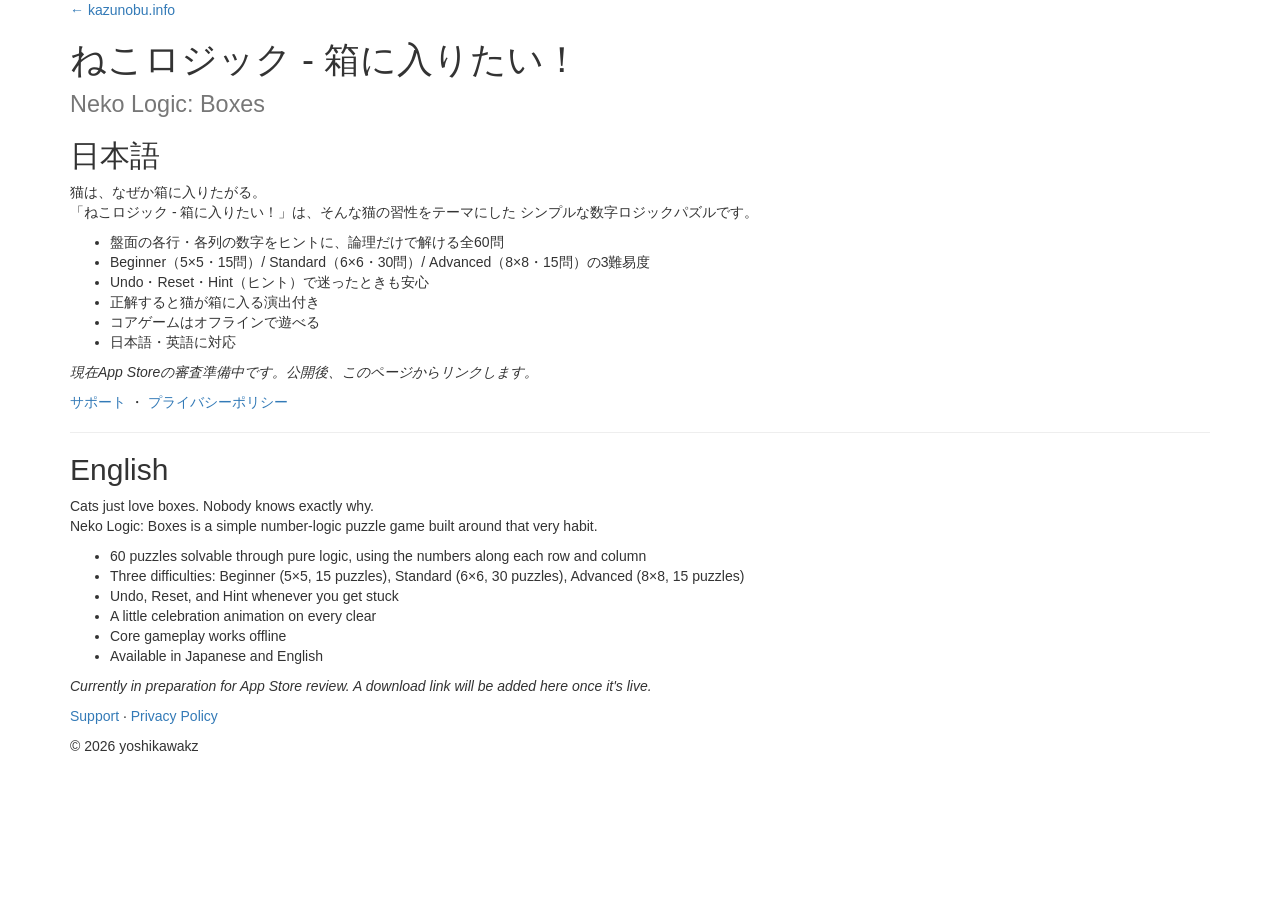
==== apps/neko-logic-boxes/index.html @ 920dc1b8 "Add marketing landing page for Neko Logic: Boxes App Store申請のマーケティングURL用に、apps/neko-logic-boxes/直下へ " ====
<!DOCTYPE html>
<html>
<head>
    <meta charset="UTF-8">
    <meta name="viewport" content="width=device-width, initial-scale=1">
    <link href="https://maxcdn.bootstrapcdn.com/bootstrap/3.3.7/css/bootstrap.min.css" rel="stylesheet"
          integrity="sha384-BVYiiSIFeK1dGmJRAkycuHAHRg32OmUcww7on3RYdg4Va+PmSTsz/K68vbdEjh4u" crossorigin="anonymous">
    <title>Neko Logic: Boxes</title>
    <meta name="description" content="猫とダンボールをテーマにしたシンプルな数字ロジックパズルゲーム「ねこロジック - 箱に入りたい！」。全60問、Beginner/Standard/Advancedの3難易度。">
</head>

<body>
<div class="container">
    <main>
        <p><a href="https://kazunobu.info/">&larr; kazunobu.info</a></p>

        <h1>ねこロジック - 箱に入りたい！<br><small>Neko Logic: Boxes</small></h1>

        <h2>日本語</h2>
        <p>猫は、なぜか箱に入りたがる。<br>
            「ねこロジック - 箱に入りたい！」は、そんな猫の習性をテーマにした
            シンプルな数字ロジックパズルです。</p>

        <ul>
            <li>盤面の各行・各列の数字をヒントに、論理だけで解ける全60問</li>
            <li>Beginner（5×5・15問）/ Standard（6×6・30問）/ Advanced（8×8・15問）の3難易度</li>
            <li>Undo・Reset・Hint（ヒント）で迷ったときも安心</li>
            <li>正解すると猫が箱に入る演出付き</li>
            <li>コアゲームはオフラインで遊べる</li>
            <li>日本語・英語に対応</li>
        </ul>

        <p><em>現在App Storeの審査準備中です。公開後、このページからリンクします。</em></p>

        <p>
            <a href="support/">サポート</a> ・
            <a href="privacy/">プライバシーポリシー</a>
        </p>

        <hr>

        <h2>English</h2>
        <p>Cats just love boxes. Nobody knows exactly why.<br>
            Neko Logic: Boxes is a simple number-logic puzzle game built
            around that very habit.</p>

        <ul>
            <li>60 puzzles solvable through pure logic, using the numbers along each row and column</li>
            <li>Three difficulties: Beginner (5×5, 15 puzzles), Standard (6×6, 30 puzzles), Advanced (8×8, 15 puzzles)</li>
            <li>Undo, Reset, and Hint whenever you get stuck</li>
            <li>A little celebration animation on every clear</li>
            <li>Core gameplay works offline</li>
            <li>Available in Japanese and English</li>
        </ul>

        <p><em>Currently in preparation for App Store review. A download link will be added here once it's live.</em></p>

        <p>
            <a href="support/">Support</a> &middot;
            <a href="privacy/">Privacy Policy</a>
        </p>
    </main>
</div>
</body>
<footer class="container"><p>&copy; 2026 yoshikawakz</p></footer>
</html>
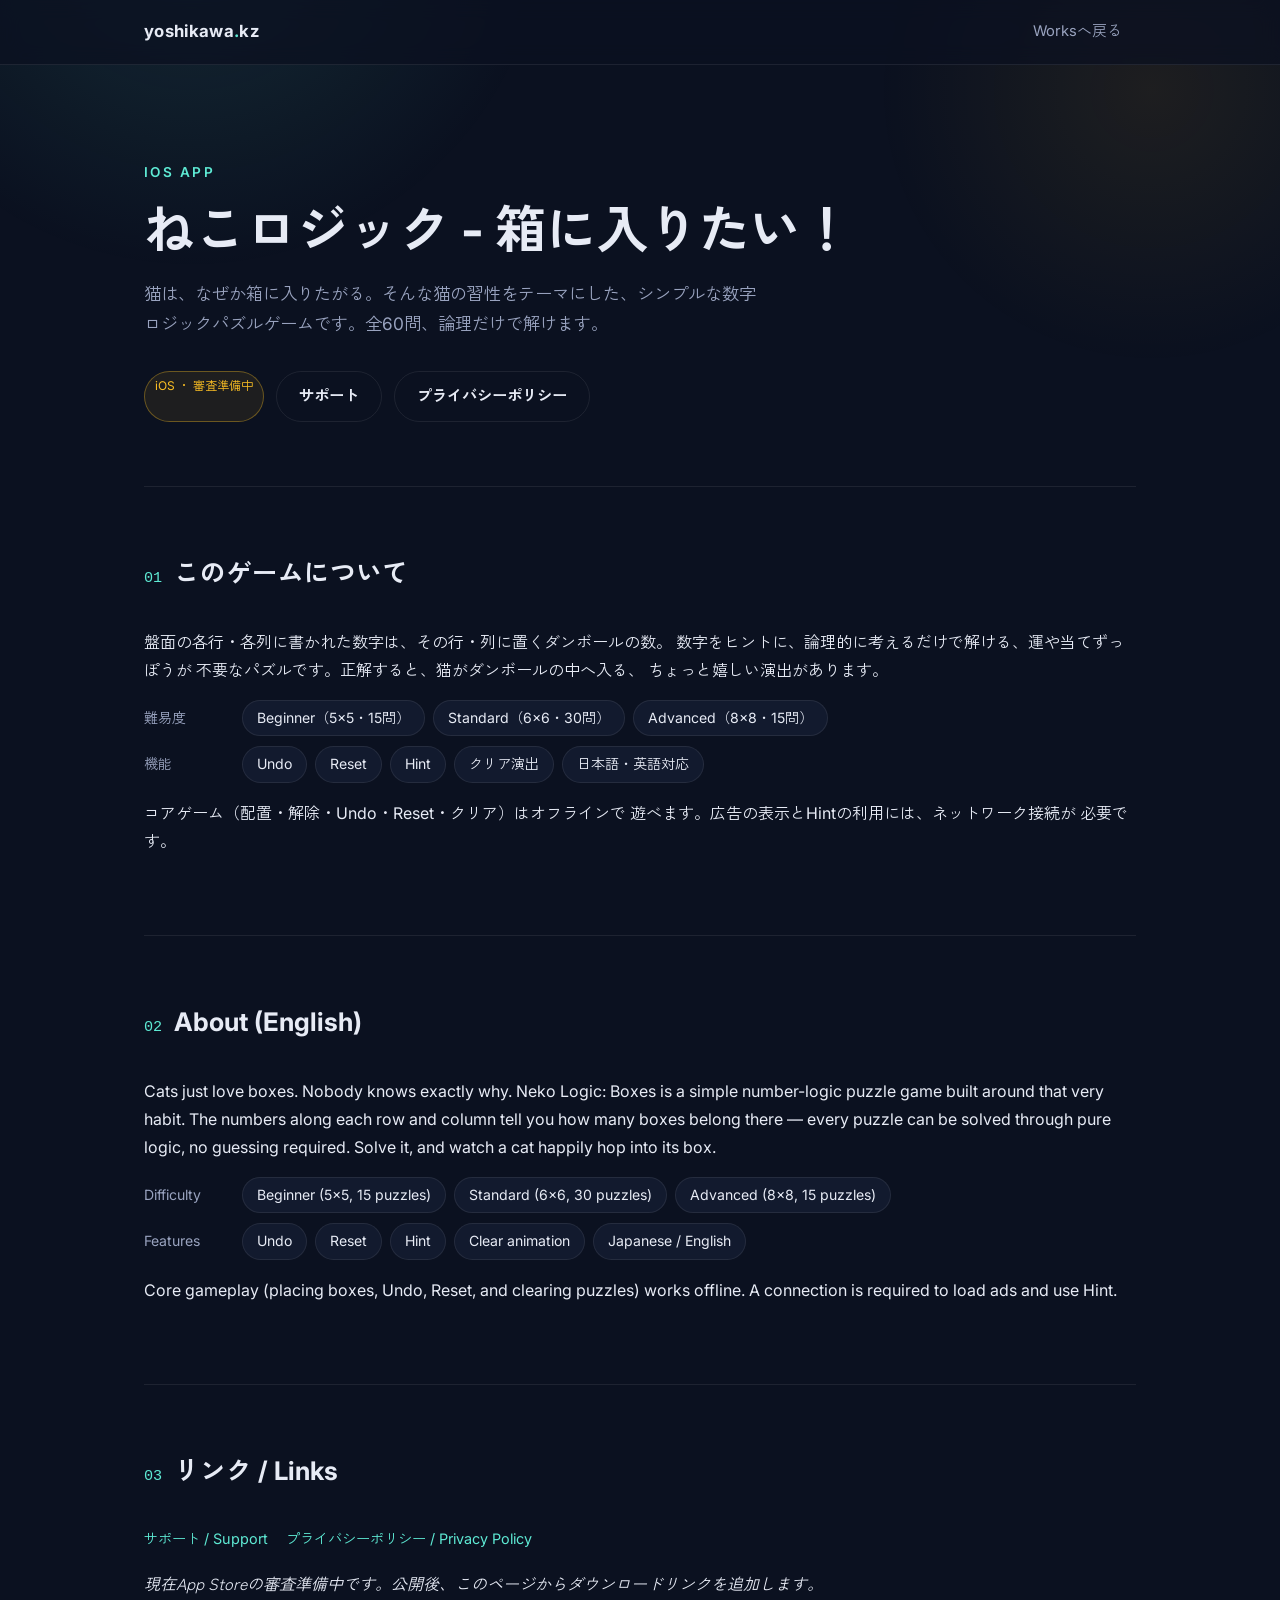
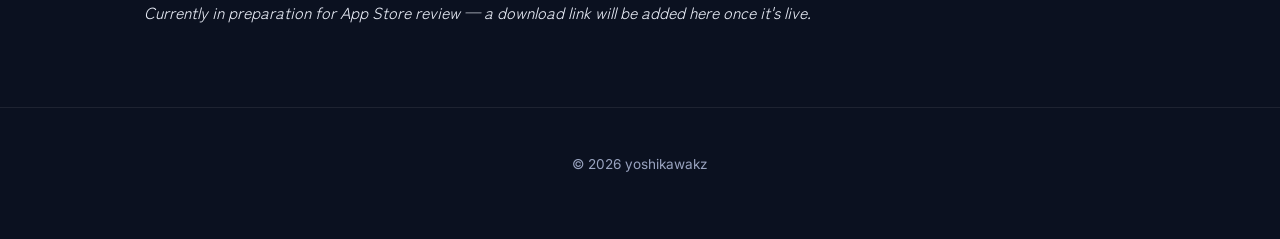
==== commit fb7e62e0: "Restyle Neko Logic: Boxes pages to match the redesigned site Bootstrap 3.3.7ベースの旧スタイルから、サイト本体で採用した新デ" ====
--- a/apps/neko-logic-boxes/index.html
+++ b/apps/neko-logic-boxes/index.html
@@ -1,66 +1,126 @@
 <!DOCTYPE html>
-<html>
+<html lang="ja">
 <head>
     <meta charset="UTF-8">
     <meta name="viewport" content="width=device-width, initial-scale=1">
-    <link href="https://maxcdn.bootstrapcdn.com/bootstrap/3.3.7/css/bootstrap.min.css" rel="stylesheet"
-          integrity="sha384-BVYiiSIFeK1dGmJRAkycuHAHRg32OmUcww7on3RYdg4Va+PmSTsz/K68vbdEjh4u" crossorigin="anonymous">
-    <title>Neko Logic: Boxes</title>
+    <title>Neko Logic: Boxes | yoshikawa.kz</title>
     <meta name="description" content="猫とダンボールをテーマにしたシンプルな数字ロジックパズルゲーム「ねこロジック - 箱に入りたい！」。全60問、Beginner/Standard/Advancedの3難易度。">
+    <link rel="preconnect" href="https://fonts.googleapis.com">
+    <link rel="preconnect" href="https://fonts.gstatic.com" crossorigin>
+    <link href="https://fonts.googleapis.com/css2?family=Inter:wght@400;500;600;700&family=Zen+Kaku+Gothic+New:wght@400;500;700&display=swap" rel="stylesheet">
+    <link href="../../assets/css/style.css" rel="stylesheet">
 </head>
+<body>
 
-<body>
-<div class="container">
-    <main>
-        <p><a href="https://kazunobu.info/">&larr; kazunobu.info</a></p>
+<header class="site-header">
+    <div class="wrap">
+        <a href="/" class="logo">yoshikawa<span class="dot">.</span>kz</a>
+        <ul class="site-nav">
+            <li><a href="/#works">Worksへ戻る</a></li>
+        </ul>
+    </div>
+</header>
 
-        <h1>ねこロジック - 箱に入りたい！<br><small>Neko Logic: Boxes</small></h1>
+<div class="hero">
+    <p class="eyebrow">iOS App</p>
+    <h1>ねこロジック - 箱に入りたい！</h1>
+    <p class="lead">猫は、なぜか箱に入りたがる。そんな猫の習性をテーマにした、シンプルな数字ロジックパズルゲームです。全60問、論理だけで解けます。</p>
+    <div class="hero-actions">
+        <span class="badge">iOS ・ 審査準備中</span>
+        <a href="support/" class="btn btn-ghost">サポート</a>
+        <a href="privacy/" class="btn btn-ghost">プライバシーポリシー</a>
+    </div>
+</div>
 
-        <h2>日本語</h2>
-        <p>猫は、なぜか箱に入りたがる。<br>
-            「ねこロジック - 箱に入りたい！」は、そんな猫の習性をテーマにした
-            シンプルな数字ロジックパズルです。</p>
+<main>
+    <section id="about">
+        <div class="section-head">
+            <span class="section-num">01</span>
+            <h2>このゲームについて</h2>
+        </div>
+        <p>盤面の各行・各列に書かれた数字は、その行・列に置くダンボールの数。
+            数字をヒントに、論理的に考えるだけで解ける、運や当てずっぽうが
+            不要なパズルです。正解すると、猫がダンボールの中へ入る、
+            ちょっと嬉しい演出があります。</p>
 
-        <ul>
-            <li>盤面の各行・各列の数字をヒントに、論理だけで解ける全60問</li>
-            <li>Beginner（5×5・15問）/ Standard（6×6・30問）/ Advanced（8×8・15問）の3難易度</li>
-            <li>Undo・Reset・Hint（ヒント）で迷ったときも安心</li>
-            <li>正解すると猫が箱に入る演出付き</li>
-            <li>コアゲームはオフラインで遊べる</li>
-            <li>日本語・英語に対応</li>
-        </ul>
+        <div class="tag-group">
+            <span class="tag-label">難易度</span>
+            <ul class="tags">
+                <li>Beginner（5×5・15問）</li>
+                <li>Standard（6×6・30問）</li>
+                <li>Advanced（8×8・15問）</li>
+            </ul>
+        </div>
+        <div class="tag-group">
+            <span class="tag-label">機能</span>
+            <ul class="tags">
+                <li>Undo</li>
+                <li>Reset</li>
+                <li>Hint</li>
+                <li>クリア演出</li>
+                <li>日本語・英語対応</li>
+            </ul>
+        </div>
 
-        <p><em>現在App Storeの審査準備中です。公開後、このページからリンクします。</em></p>
+        <p>コアゲーム（配置・解除・Undo・Reset・クリア）はオフラインで
+            遊べます。広告の表示とHintの利用には、ネットワーク接続が
+            必要です。</p>
+    </section>
 
-        <p>
-            <a href="support/">サポート</a> ・
-            <a href="privacy/">プライバシーポリシー</a>
-        </p>
+    <section id="about-en">
+        <div class="section-head">
+            <span class="section-num">02</span>
+            <h2>About (English)</h2>
+        </div>
+        <p>Cats just love boxes. Nobody knows exactly why. Neko Logic: Boxes
+            is a simple number-logic puzzle game built around that very
+            habit. The numbers along each row and column tell you how many
+            boxes belong there — every puzzle can be solved through pure
+            logic, no guessing required. Solve it, and watch a cat happily
+            hop into its box.</p>
 
-        <hr>
+        <div class="tag-group">
+            <span class="tag-label">Difficulty</span>
+            <ul class="tags">
+                <li>Beginner (5&times;5, 15 puzzles)</li>
+                <li>Standard (6&times;6, 30 puzzles)</li>
+                <li>Advanced (8&times;8, 15 puzzles)</li>
+            </ul>
+        </div>
+        <div class="tag-group">
+            <span class="tag-label">Features</span>
+            <ul class="tags">
+                <li>Undo</li>
+                <li>Reset</li>
+                <li>Hint</li>
+                <li>Clear animation</li>
+                <li>Japanese / English</li>
+            </ul>
+        </div>
 
-        <h2>English</h2>
-        <p>Cats just love boxes. Nobody knows exactly why.<br>
-            Neko Logic: Boxes is a simple number-logic puzzle game built
-            around that very habit.</p>
+        <p>Core gameplay (placing boxes, Undo, Reset, and clearing puzzles)
+            works offline. A connection is required to load ads and use
+            Hint.</p>
+    </section>
 
-        <ul>
-            <li>60 puzzles solvable through pure logic, using the numbers along each row and column</li>
-            <li>Three difficulties: Beginner (5×5, 15 puzzles), Standard (6×6, 30 puzzles), Advanced (8×8, 15 puzzles)</li>
-            <li>Undo, Reset, and Hint whenever you get stuck</li>
-            <li>A little celebration animation on every clear</li>
-            <li>Core gameplay works offline</li>
-            <li>Available in Japanese and English</li>
-        </ul>
+    <section id="links">
+        <div class="section-head">
+            <span class="section-num">03</span>
+            <h2>リンク / Links</h2>
+        </div>
+        <div class="work-links">
+            <a href="support/">サポート / Support</a>
+            <a href="privacy/">プライバシーポリシー / Privacy Policy</a>
+        </div>
+        <p style="margin-top: 18px;"><em>現在App Storeの審査準備中です。公開後、このページからダウンロードリンクを追加します。<br>
+            Currently in preparation for App Store review — a download link will be added here once it's live.</em></p>
+    </section>
+</main>
 
-        <p><em>Currently in preparation for App Store review. A download link will be added here once it's live.</em></p>
+<footer class="site-footer">
+    <p>&copy; 2026 yoshikawakz</p>
+</footer>
 
-        <p>
-            <a href="support/">Support</a> &middot;
-            <a href="privacy/">Privacy Policy</a>
-        </p>
-    </main>
-</div>
+<script src="../../assets/js/main.js"></script>
 </body>
-<footer class="container"><p>&copy; 2026 yoshikawakz</p></footer>
 </html>
--- a/assets/css/style.css
+++ b/assets/css/style.css
@@ -0,0 +1,485 @@
+:root {
+    --bg: #0b1120;
+    --bg-elevated: #121a2e;
+    --bg-elevated-2: #182036;
+    --text: #e7ebf5;
+    --text-muted: #99a3bf;
+    --accent: #5eead4;
+    --accent-strong: #2dd4bf;
+    --accent-warm: #fbbf24;
+    --border: rgba(255, 255, 255, 0.08);
+    --shadow: 0 20px 40px -20px rgba(0, 0, 0, 0.55);
+    --radius: 16px;
+    --max-width: 880px;
+}
+
+* {
+    box-sizing: border-box;
+}
+
+html {
+    scroll-behavior: smooth;
+    scroll-padding-top: 76px;
+}
+
+body {
+    margin: 0;
+    background: var(--bg);
+    color: var(--text);
+    font-family: "Inter", "Zen Kaku Gothic New", "Hiragino Sans", "Noto Sans JP", sans-serif;
+    line-height: 1.75;
+    -webkit-font-smoothing: antialiased;
+}
+
+body::before {
+    content: "";
+    position: fixed;
+    inset: 0;
+    z-index: -1;
+    background:
+        radial-gradient(600px circle at 15% -10%, rgba(94, 234, 212, 0.12), transparent 60%),
+        radial-gradient(500px circle at 90% 10%, rgba(251, 191, 36, 0.08), transparent 55%);
+}
+
+a {
+    color: var(--accent);
+    text-decoration: none;
+}
+
+a:hover {
+    text-decoration: underline;
+}
+
+.wrap {
+    max-width: var(--max-width);
+    margin: 0 auto;
+    padding: 0 24px;
+}
+
+/* Header */
+.site-header {
+    position: sticky;
+    top: 0;
+    z-index: 20;
+    background: rgba(11, 17, 32, 0.75);
+    backdrop-filter: blur(10px);
+    border-bottom: 1px solid var(--border);
+}
+
+.site-header .wrap {
+    display: flex;
+    align-items: center;
+    justify-content: space-between;
+    height: 64px;
+    max-width: 1040px;
+}
+
+.logo {
+    font-weight: 700;
+    letter-spacing: 0.02em;
+    color: var(--text);
+    text-decoration: none;
+    font-size: 1.05rem;
+}
+
+.logo:hover {
+    text-decoration: none;
+    color: var(--accent);
+}
+
+.logo .dot {
+    color: var(--accent);
+}
+
+.site-nav {
+    display: flex;
+    gap: 4px;
+    list-style: none;
+    margin: 0;
+    padding: 0;
+}
+
+.site-nav a {
+    display: inline-block;
+    padding: 8px 14px;
+    border-radius: 999px;
+    color: var(--text-muted);
+    font-size: 0.92rem;
+    transition: color 0.15s ease, background 0.15s ease;
+}
+
+.site-nav a:hover {
+    color: var(--text);
+    background: var(--bg-elevated);
+    text-decoration: none;
+}
+
+.site-nav a.is-active {
+    color: var(--bg);
+    background: var(--accent);
+}
+
+.nav-toggle {
+    display: none;
+}
+
+/* Hero */
+.hero {
+    max-width: 1040px;
+    margin: 0 auto;
+    padding: 96px 24px 64px;
+}
+
+.eyebrow {
+    color: var(--accent);
+    font-size: 0.85rem;
+    letter-spacing: 0.18em;
+    text-transform: uppercase;
+    margin: 0 0 12px;
+    font-weight: 600;
+}
+
+.hero h1 {
+    font-size: clamp(2.1rem, 5vw, 3.2rem);
+    margin: 0 0 18px;
+    line-height: 1.25;
+}
+
+.hero .lead {
+    color: var(--text-muted);
+    font-size: 1.08rem;
+    max-width: 56ch;
+    margin: 0 0 32px;
+}
+
+.hero-actions {
+    display: flex;
+    gap: 12px;
+    flex-wrap: wrap;
+}
+
+.btn {
+    display: inline-flex;
+    align-items: center;
+    gap: 8px;
+    padding: 11px 22px;
+    border-radius: 999px;
+    font-weight: 600;
+    font-size: 0.95rem;
+    transition: transform 0.15s ease, background 0.15s ease, border-color 0.15s ease;
+}
+
+.btn:hover {
+    text-decoration: none;
+    transform: translateY(-1px);
+}
+
+.btn-primary {
+    background: var(--accent);
+    color: #06231f;
+}
+
+.btn-primary:hover {
+    background: var(--accent-strong);
+}
+
+.btn-ghost {
+    border: 1px solid var(--border);
+    color: var(--text);
+}
+
+.btn-ghost:hover {
+    border-color: var(--accent);
+    color: var(--accent);
+}
+
+/* Sections */
+main {
+    max-width: 1040px;
+    margin: 0 auto;
+    padding: 0 24px;
+}
+
+section.panel {
+    padding: 64px 0;
+    border-top: 1px solid var(--border);
+    opacity: 0;
+    transform: translateY(16px);
+    transition: opacity 0.5s ease, transform 0.5s ease;
+}
+
+section.panel.is-visible {
+    opacity: 1;
+    transform: none;
+}
+
+.section-head {
+    display: flex;
+    align-items: baseline;
+    gap: 12px;
+    margin: 0 0 32px;
+}
+
+.section-head h2 {
+    font-size: 1.6rem;
+    margin: 0;
+}
+
+.section-head .section-num {
+    color: var(--accent);
+    font-family: monospace;
+    font-size: 0.95rem;
+}
+
+/* About */
+#about h3 {
+    font-size: 1.05rem;
+    color: var(--text-muted);
+    margin: 28px 0 12px;
+    font-weight: 600;
+}
+
+.tag-group {
+    display: flex;
+    align-items: center;
+    gap: 14px;
+    flex-wrap: wrap;
+    margin-bottom: 10px;
+}
+
+.tag-group .tag-label {
+    width: 84px;
+    flex-shrink: 0;
+    color: var(--text-muted);
+    font-size: 0.88rem;
+}
+
+.tags {
+    display: flex;
+    gap: 8px;
+    flex-wrap: wrap;
+    list-style: none;
+    margin: 0;
+    padding: 0;
+}
+
+.tags li {
+    background: var(--bg-elevated);
+    border: 1px solid var(--border);
+    padding: 5px 14px;
+    border-radius: 999px;
+    font-size: 0.88rem;
+    color: var(--text);
+}
+
+/* Works */
+.work-card {
+    display: flex;
+    gap: 20px;
+    background: var(--bg-elevated);
+    border: 1px solid var(--border);
+    border-radius: var(--radius);
+    padding: 28px;
+    box-shadow: var(--shadow);
+}
+
+.work-icon {
+    flex-shrink: 0;
+    width: 72px;
+    height: 72px;
+    border-radius: 20px;
+    background: linear-gradient(145deg, #2dd4bf, #fbbf24);
+    display: flex;
+    align-items: center;
+    justify-content: center;
+    font-size: 2rem;
+}
+
+.work-body {
+    min-width: 0;
+}
+
+.work-title-row {
+    display: flex;
+    align-items: center;
+    gap: 10px;
+    flex-wrap: wrap;
+    margin-bottom: 8px;
+}
+
+.work-title-row h3 {
+    margin: 0;
+    font-size: 1.15rem;
+}
+
+.badge {
+    font-size: 0.75rem;
+    color: var(--accent-warm);
+    border: 1px solid rgba(251, 191, 36, 0.35);
+    background: rgba(251, 191, 36, 0.08);
+    padding: 3px 10px;
+    border-radius: 999px;
+    white-space: nowrap;
+}
+
+.work-body p {
+    color: var(--text-muted);
+    margin: 0 0 18px;
+}
+
+.work-links {
+    display: flex;
+    gap: 18px;
+    flex-wrap: wrap;
+    font-size: 0.9rem;
+}
+
+/* Resume timeline */
+.timeline {
+    list-style: none;
+    margin: 0;
+    padding: 0;
+    border-left: 2px solid var(--border);
+}
+
+.timeline li {
+    position: relative;
+    padding: 0 0 32px 28px;
+}
+
+.timeline li:last-child {
+    padding-bottom: 0;
+}
+
+.timeline li::before {
+    content: "";
+    position: absolute;
+    left: -7px;
+    top: 4px;
+    width: 12px;
+    height: 12px;
+    border-radius: 50%;
+    background: var(--accent);
+    box-shadow: 0 0 0 4px var(--bg);
+}
+
+.timeline time {
+    display: block;
+    font-size: 0.85rem;
+    color: var(--accent);
+    font-family: monospace;
+    margin-bottom: 4px;
+}
+
+.timeline .event {
+    color: var(--text);
+    font-size: 1rem;
+}
+
+/* Footer */
+.site-footer {
+    border-top: 1px solid var(--border);
+    padding: 32px 24px 48px;
+    text-align: center;
+    color: var(--text-muted);
+    font-size: 0.85rem;
+}
+
+.site-footer a {
+    color: var(--text-muted);
+}
+
+.site-footer a:hover {
+    color: var(--accent);
+}
+
+/* Mobile */
+@media (max-width: 640px) {
+    /* Base (no-JS) fallback: the nav sits in normal flow as a plain,
+       always-visible, always-focusable stacked list, so the header has to
+       wrap and grow to fit it instead of clipping it at 64px. Once
+       main.js confirms JS is running (html.js), the nav switches to a
+       fixed-position overlay that doesn't affect header height, so the
+       header goes back to its fixed-height row layout. */
+    .site-header .wrap {
+        max-width: none;
+        flex-wrap: wrap;
+        height: auto;
+        padding-top: 12px;
+        padding-bottom: 12px;
+    }
+
+    html.js .site-header .wrap {
+        flex-wrap: nowrap;
+        height: 64px;
+        padding-top: 0;
+        padding-bottom: 0;
+    }
+
+    .site-nav {
+        flex-direction: column;
+        flex-basis: 100%;
+        gap: 2px;
+        margin-top: 12px;
+    }
+
+    .site-nav a {
+        border-radius: 10px;
+        padding: 10px 14px;
+    }
+
+    html.js .site-nav {
+        position: fixed;
+        top: 64px;
+        left: 0;
+        right: 0;
+        margin-top: 0;
+        background: var(--bg-elevated);
+        border-bottom: 1px solid var(--border);
+        padding: 8px;
+        transform: translateY(-8px);
+        opacity: 0;
+        pointer-events: none;
+        transition: opacity 0.15s ease, transform 0.15s ease;
+    }
+
+    html.js .site-nav.is-open {
+        transform: none;
+        opacity: 1;
+        pointer-events: auto;
+    }
+
+    /* The toggle button is only useful once JS can drive it; without JS
+       the nav is already fully visible, so keep the button out of the way. */
+    html.js .nav-toggle {
+        display: inline-flex;
+        align-items: center;
+        justify-content: center;
+        width: 36px;
+        height: 36px;
+        border-radius: 8px;
+        border: 1px solid var(--border);
+        background: transparent;
+        color: var(--text);
+        font-size: 1.1rem;
+        cursor: pointer;
+    }
+
+    .hero {
+        padding: 72px 24px 48px;
+    }
+
+    .work-card {
+        flex-direction: column;
+    }
+
+    .tag-group {
+        flex-direction: column;
+        align-items: flex-start;
+        gap: 8px;
+    }
+
+    .tag-group .tag-label {
+        width: auto;
+    }
+}
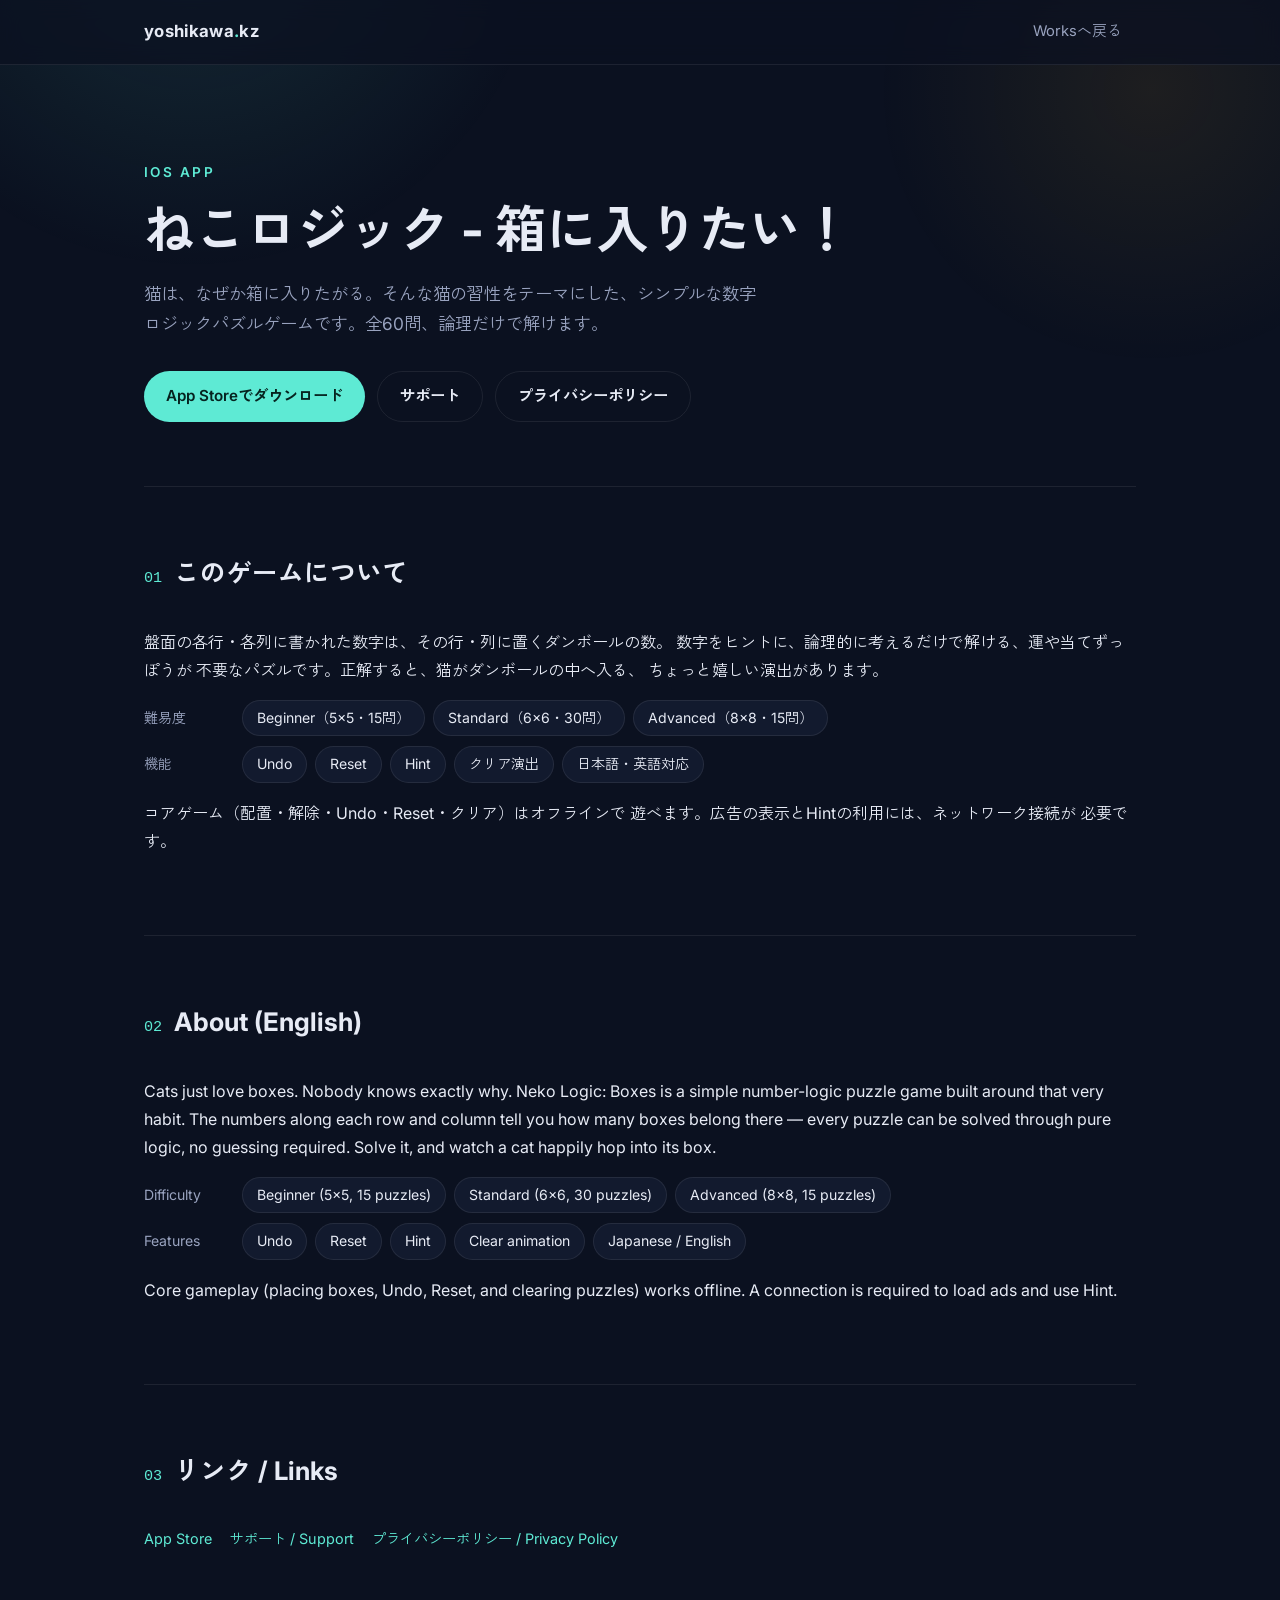
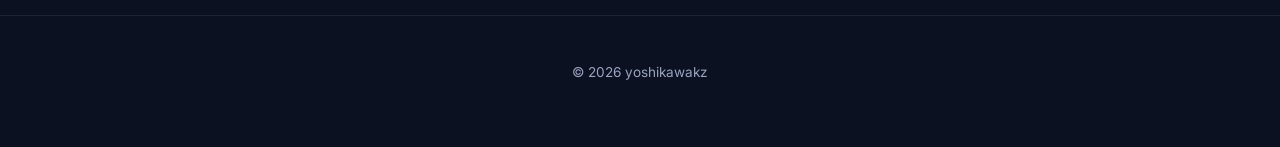
==== commit acfce806: "ねこロジックのApp Storeリンクを追加 トップページのWorksカードと紹介ページにApp Storeへのリンクを追加した。 リンク確定に伴い「審査中」「審査準備中」の表記と準備中の案内文を削除" ====
--- a/apps/neko-logic-boxes/index.html
+++ b/apps/neko-logic-boxes/index.html
@@ -26,7 +26,7 @@
     <h1>ねこロジック - 箱に入りたい！</h1>
     <p class="lead">猫は、なぜか箱に入りたがる。そんな猫の習性をテーマにした、シンプルな数字ロジックパズルゲームです。全60問、論理だけで解けます。</p>
     <div class="hero-actions">
-        <span class="badge">iOS ・ 審査準備中</span>
+        <a href="https://apps.apple.com/jp/app/%E3%81%AD%E3%81%93%E3%83%AD%E3%82%B8%E3%83%83%E3%82%AF-%E7%AE%B1%E3%81%AB%E5%85%A5%E3%82%8A%E3%81%9F%E3%81%84/id6814312365" class="btn btn-primary" target="_blank" rel="noopener">App Storeでダウンロード</a>
         <a href="support/" class="btn btn-ghost">サポート</a>
         <a href="privacy/" class="btn btn-ghost">プライバシーポリシー</a>
     </div>
@@ -109,11 +109,10 @@
             <h2>リンク / Links</h2>
         </div>
         <div class="work-links">
+            <a href="https://apps.apple.com/jp/app/%E3%81%AD%E3%81%93%E3%83%AD%E3%82%B8%E3%83%83%E3%82%AF-%E7%AE%B1%E3%81%AB%E5%85%A5%E3%82%8A%E3%81%9F%E3%81%84/id6814312365" target="_blank" rel="noopener">App Store</a>
             <a href="support/">サポート / Support</a>
             <a href="privacy/">プライバシーポリシー / Privacy Policy</a>
         </div>
-        <p style="margin-top: 18px;"><em>現在App Storeの審査準備中です。公開後、このページからダウンロードリンクを追加します。<br>
-            Currently in preparation for App Store review — a download link will be added here once it's live.</em></p>
     </section>
 </main>
 
--- a/assets/css/style.css
+++ b/assets/css/style.css
@@ -232,7 +232,8 @@
 }
 
 /* About */
-#about h3 {
+#about h3,
+#grappling h3 {
     font-size: 1.05rem;
     color: var(--text-muted);
     margin: 28px 0 12px;
@@ -332,6 +333,120 @@
     gap: 18px;
     flex-wrap: wrap;
     font-size: 0.9rem;
+}
+
+/* Grappling */
+.discipline-grid {
+    display: grid;
+    grid-template-columns: repeat(2, 1fr);
+    align-items: start;
+    gap: 16px;
+    margin-bottom: 32px;
+}
+
+.discipline-card {
+    background: var(--bg-elevated);
+    border: 1px solid var(--border);
+    border-radius: var(--radius);
+    padding: 20px;
+}
+
+.discipline-card h3 {
+    margin: 0 0 6px;
+    font-size: 1.05rem;
+    color: var(--text);
+    font-weight: 600;
+}
+
+.discipline-meta {
+    color: var(--text-muted);
+    font-size: 0.85rem;
+    margin: 0 0 12px;
+}
+
+.badge-accent {
+    color: var(--accent);
+    border-color: rgba(94, 234, 212, 0.35);
+    background: rgba(94, 234, 212, 0.1);
+}
+
+.belt-history {
+    list-style: none;
+    margin: 14px 0 0;
+    padding: 12px 0 0;
+    border-top: 1px solid var(--border);
+    display: flex;
+    flex-direction: column;
+    gap: 6px;
+}
+
+.belt-history li {
+    display: flex;
+    gap: 10px;
+    font-size: 0.82rem;
+    color: var(--text-muted);
+}
+
+.belt-history time {
+    flex-shrink: 0;
+    width: 118px;
+    font-family: monospace;
+    white-space: nowrap;
+}
+
+.belt-history li:last-child {
+    color: var(--accent);
+    font-weight: 600;
+}
+
+.result-badge {
+    display: inline-block;
+    font-size: 0.8rem;
+    color: var(--text-muted);
+    border: 1px solid var(--border);
+    background: var(--bg-elevated-2);
+    padding: 2px 10px;
+    border-radius: 999px;
+    margin-left: 8px;
+    white-space: nowrap;
+}
+
+.result-badge.is-win {
+    color: var(--accent);
+    border-color: rgba(94, 234, 212, 0.35);
+    background: rgba(94, 234, 212, 0.1);
+}
+
+.result-badge.is-runnerup {
+    color: #cbd5e1;
+    border-color: rgba(203, 213, 225, 0.35);
+    background: rgba(203, 213, 225, 0.1);
+}
+
+.record-list {
+    margin: 0;
+    display: flex;
+    flex-direction: column;
+    gap: 8px;
+}
+
+.record-row {
+    display: flex;
+    align-items: baseline;
+    gap: 14px;
+}
+
+.record-row dt {
+    width: 84px;
+    flex-shrink: 0;
+    color: var(--text-muted);
+    font-size: 0.88rem;
+}
+
+.record-row dd {
+    margin: 0;
+    color: var(--text);
+    font-size: 0.95rem;
 }
 
 /* Resume timeline */
@@ -374,6 +489,12 @@
 .timeline .event {
     color: var(--text);
     font-size: 1rem;
+}
+
+.timeline .event-meta {
+    color: var(--text-muted);
+    font-size: 0.82rem;
+    margin: 4px 0 0;
 }
 
 /* Footer */
@@ -473,6 +594,10 @@
         flex-direction: column;
     }
 
+    .discipline-grid {
+        grid-template-columns: 1fr;
+    }
+
     .tag-group {
         flex-direction: column;
         align-items: flex-start;
@@ -482,4 +607,14 @@
     .tag-group .tag-label {
         width: auto;
     }
-}
+
+    .record-row {
+        flex-direction: column;
+        align-items: flex-start;
+        gap: 2px;
+    }
+
+    .record-row dt {
+        width: auto;
+    }
+}
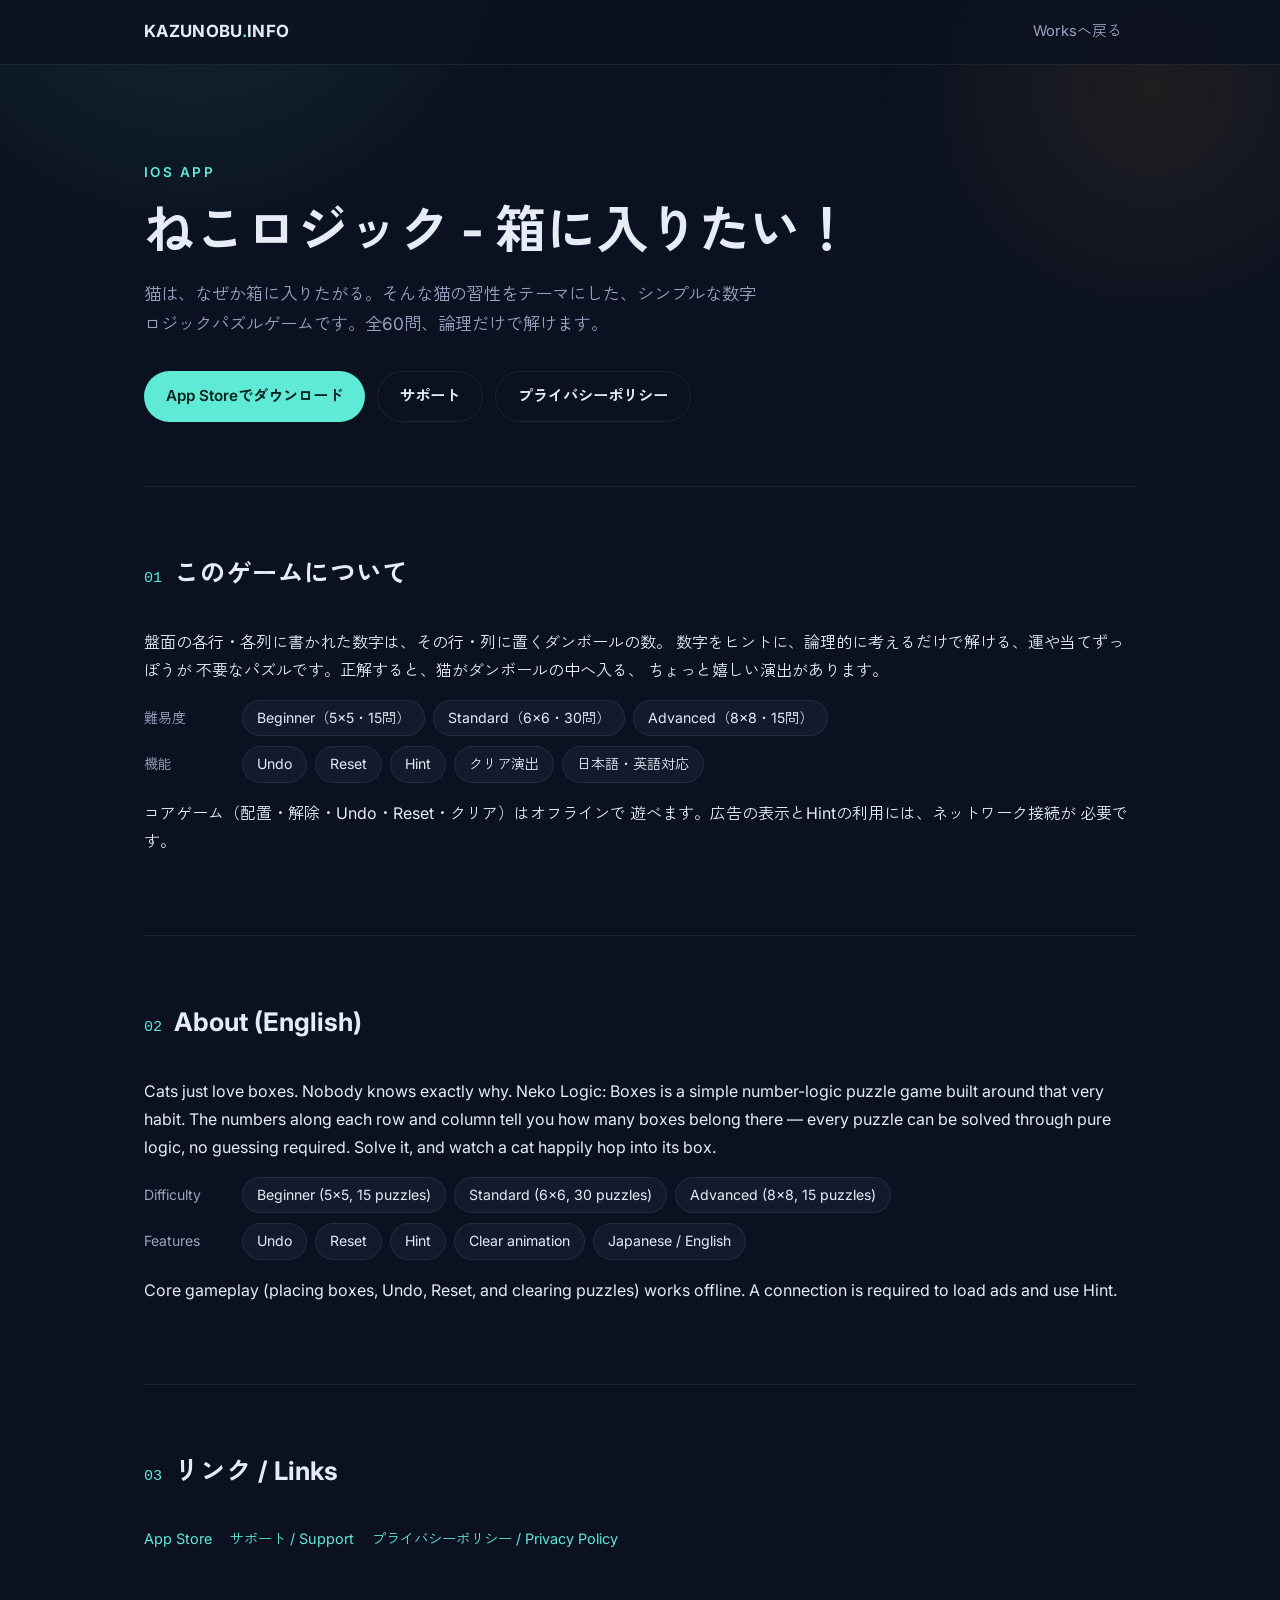
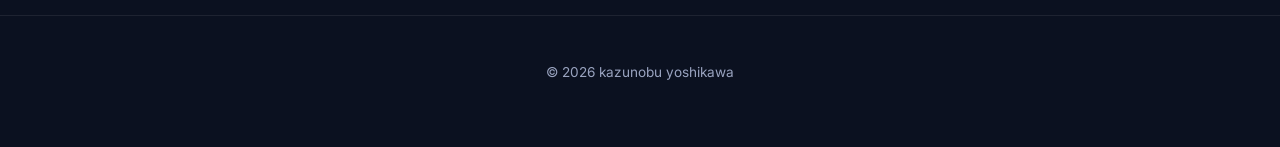
==== commit ce14db66: "サブページのロゴ・フッター表記をトップページに統一 紹介・サポート・プライバシーポリシーの各ページで、左上ロゴを 「yoshikawa.kz」から「KAZUNOBU.INFO」に、フッターを「yosh" ====
--- a/apps/neko-logic-boxes/index.html
+++ b/apps/neko-logic-boxes/index.html
@@ -3,7 +3,7 @@
 <head>
     <meta charset="UTF-8">
     <meta name="viewport" content="width=device-width, initial-scale=1">
-    <title>Neko Logic: Boxes | yoshikawa.kz</title>
+    <title>Neko Logic: Boxes | KAZUNOBU.INFO</title>
     <meta name="description" content="猫とダンボールをテーマにしたシンプルな数字ロジックパズルゲーム「ねこロジック - 箱に入りたい！」。全60問、Beginner/Standard/Advancedの3難易度。">
     <link rel="preconnect" href="https://fonts.googleapis.com">
     <link rel="preconnect" href="https://fonts.gstatic.com" crossorigin>
@@ -14,7 +14,7 @@
 
 <header class="site-header">
     <div class="wrap">
-        <a href="/" class="logo">yoshikawa<span class="dot">.</span>kz</a>
+        <a href="/" class="logo">KAZUNOBU<span class="dot">.</span>INFO</a>
         <ul class="site-nav">
             <li><a href="/#works">Worksへ戻る</a></li>
         </ul>
@@ -117,7 +117,7 @@
 </main>
 
 <footer class="site-footer">
-    <p>&copy; 2026 yoshikawakz</p>
+    <p>&copy; 2026 kazunobu yoshikawa</p>
 </footer>
 
 <script src="../../assets/js/main.js"></script>
